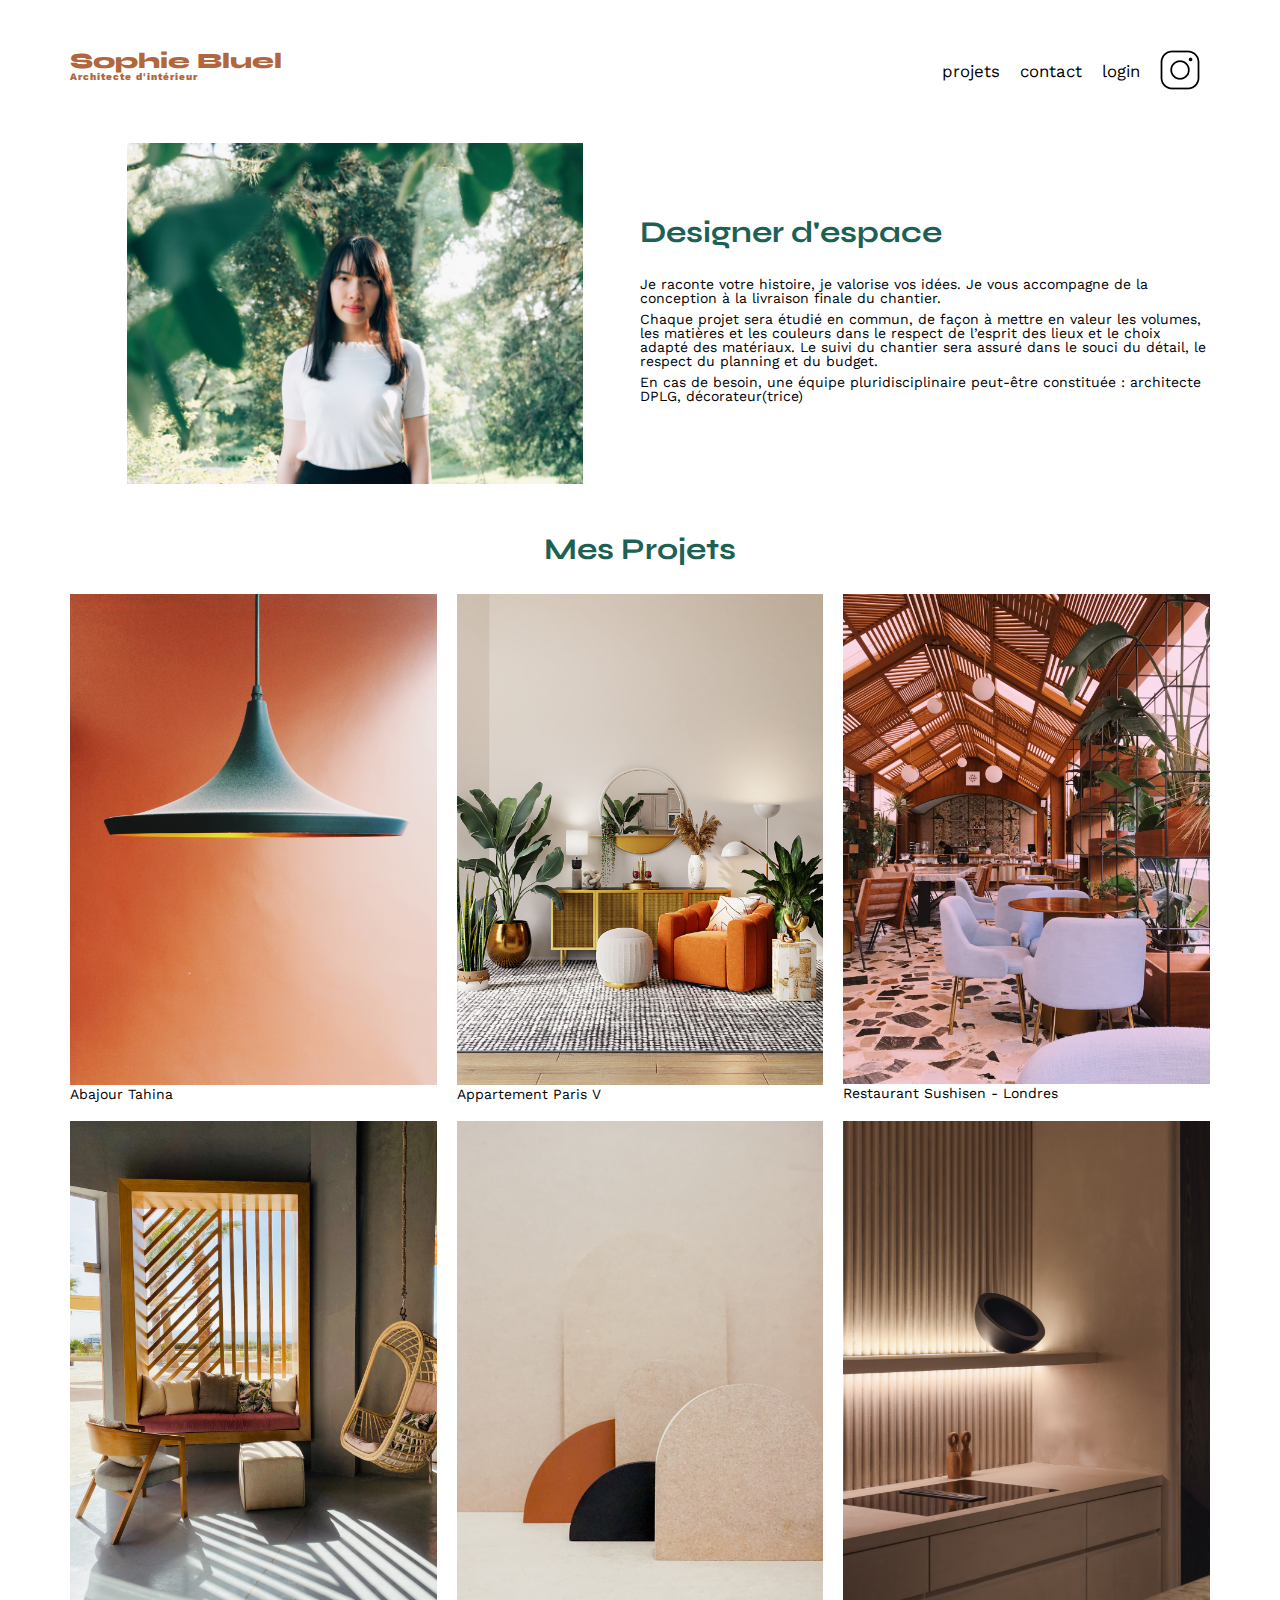
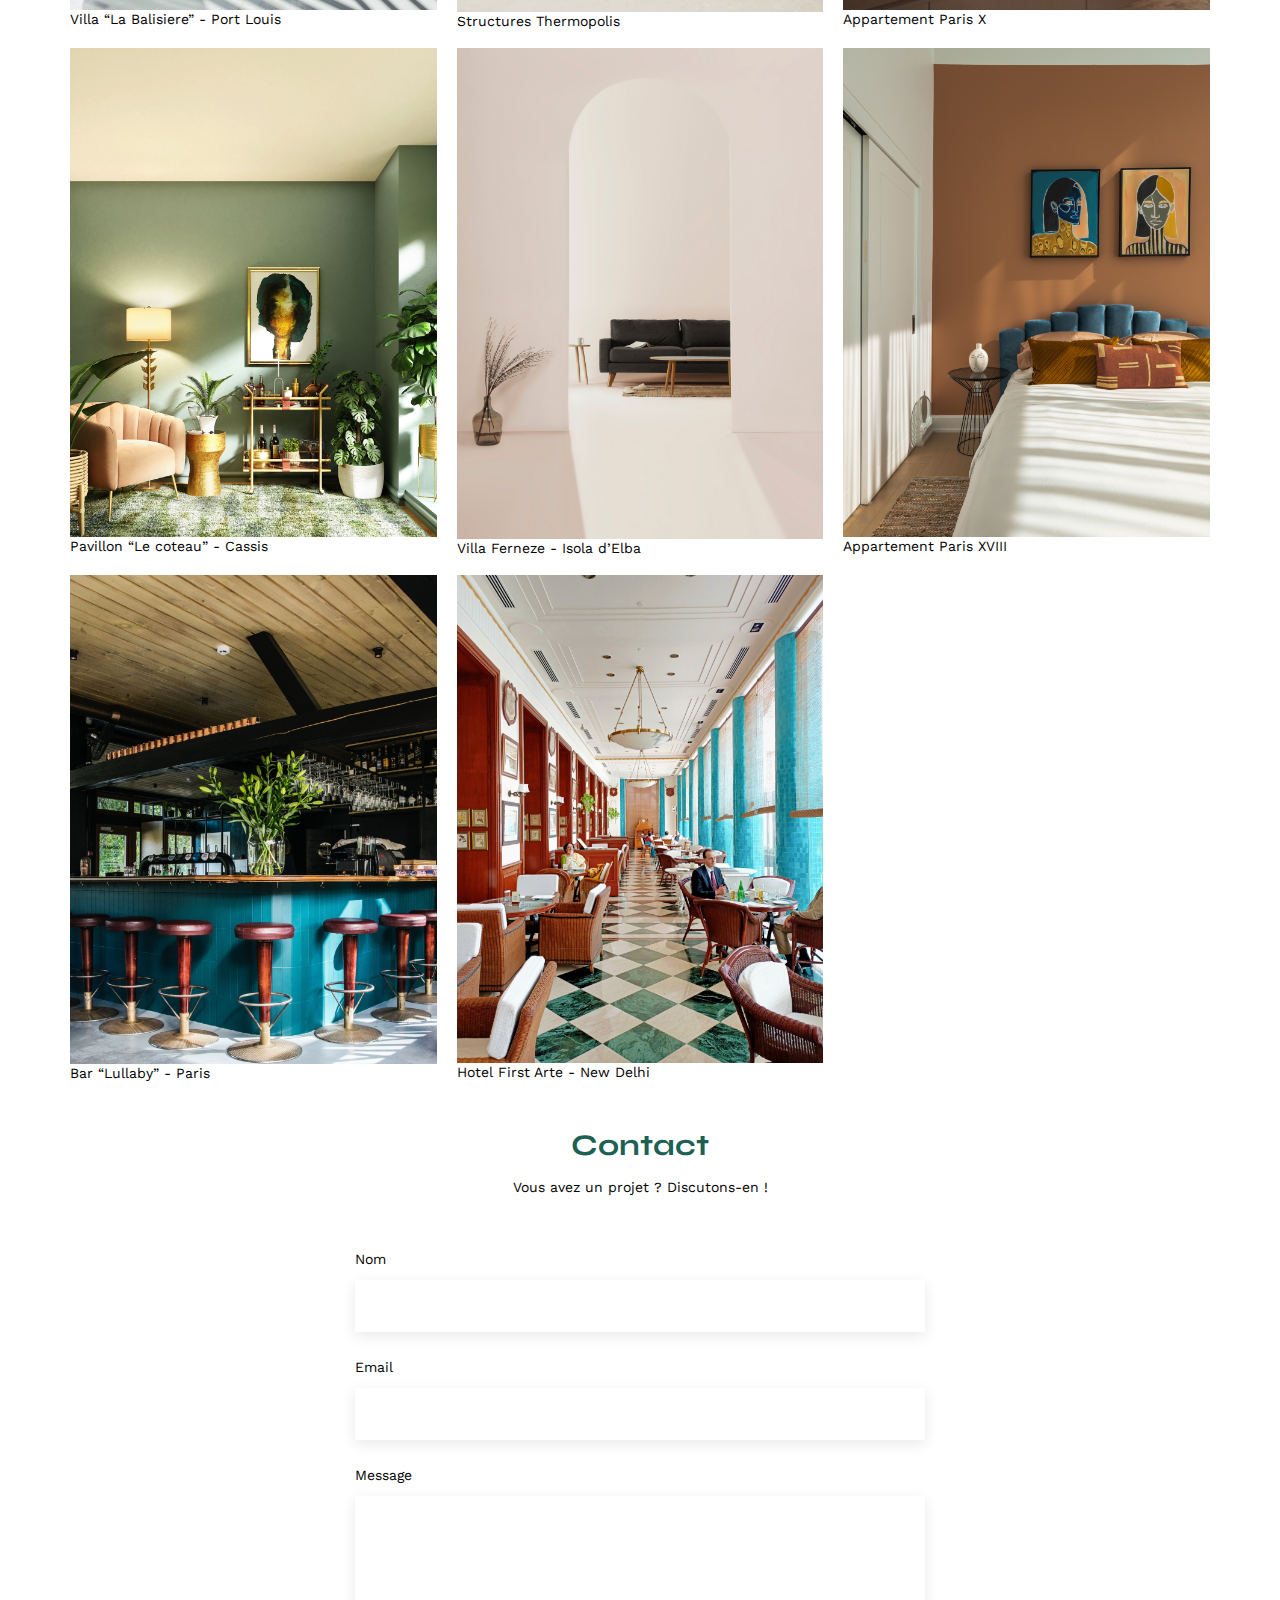
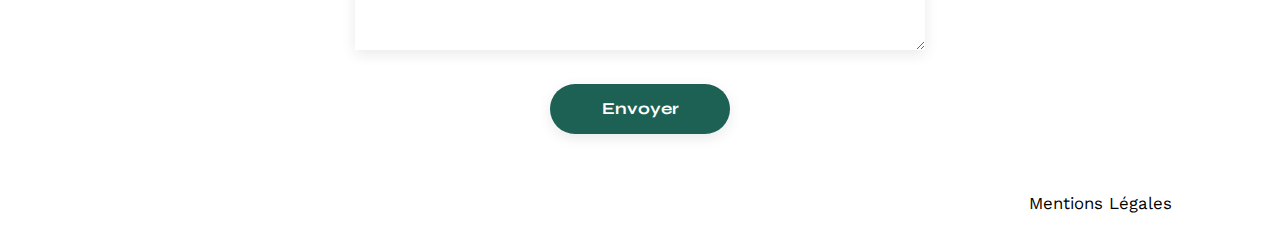
==== FrontEnd/index.html @ 802fd1aa "fetch" ====
<!DOCTYPE html>
<html lang="fr">
<head>
	<meta charset="UTF-8">
	<title>Sophie Bluel - Architecte d'intérieur</title>
	<meta name="viewport" content="width=device-width, initial-scale=1.0">
	<link rel="preconnect" href="https://fonts.googleapis.com">
	<link rel="preconnect" href="https://fonts.gstatic.com" crossorigin>
	<link href="https://fonts.googleapis.com/css2?family=Syne:wght@700;800&family=Work+Sans&display=swap" rel="stylesheet">
	<meta name="description" content="">
	<link rel="stylesheet" href="./assets/style.css">

</head>
<body>
<header>
	<h1>Sophie Bluel <span>Architecte d'intérieur</span></h1>
	<nav>
		<ul>
			<li>projets</li>
			<li>contact</li>
			<li>login</li>
			<li><img src="./assets/icons/instagram.png" alt="Instagram"></li>
		</ul>
	</nav>
</header>
<main>
	<section id="introduction">
		<figure>
			<img src="./assets/images/sophie-bluel.png" alt="">
		</figure>
		<article>
			<h2>Designer d'espace</h2>
			<p>Je raconte votre histoire, je valorise vos idées. Je vous accompagne de la conception à la livraison finale du chantier.</p>
			<p>Chaque projet sera étudié en commun, de façon à mettre en valeur les volumes, les matières et les couleurs dans le respect de l’esprit des lieux et le choix adapté des matériaux. Le suivi du chantier sera assuré dans le souci du détail, le respect du planning et du budget.</p>
			<p>En cas de besoin, une équipe pluridisciplinaire peut-être constituée : architecte DPLG, décorateur(trice)</p>
		</article>
	</section>
	<section id="portfolio">
		<h2>Mes Projets</h2>
		<div class="gallery">
			<figure>
				<img src="assets/images/abajour-tahina.png" alt="Abajour Tahina">
				<figcaption>Abajour Tahina</figcaption>
			</figure>
			<figure>
				<img src="assets/images/appartement-paris-v.png" alt="Appartement Paris V">
				<figcaption>Appartement Paris V</figcaption>
			</figure>
			<figure>
				<img src="assets/images/restaurant-sushisen-londres.png" alt="Restaurant Sushisen - Londres">
				<figcaption>Restaurant Sushisen - Londres</figcaption>
			</figure>
			<figure>
				<img src="assets/images/la-balisiere.png" alt="Villa “La Balisiere” - Port Louis">
				<figcaption>Villa “La Balisiere” - Port Louis</figcaption>
			</figure>
			<figure>
				<img src="assets/images/structures-thermopolis.png" alt="Structures Thermopolis">
				<figcaption>Structures Thermopolis</figcaption>
			</figure>
			<figure>
				<img src="assets/images/appartement-paris-x.png" alt="Appartement Paris X">
				<figcaption>Appartement Paris X</figcaption>
			</figure>
			<figure>
				<img src="assets/images/le-coteau-cassis.png" alt="Pavillon “Le coteau” - Cassis">
				<figcaption>Pavillon “Le coteau” - Cassis</figcaption>
			</figure>
			<figure>
				<img src="assets/images/villa-ferneze.png" alt="Villa Ferneze - Isola d’Elba">
				<figcaption>Villa Ferneze - Isola d’Elba</figcaption>
			</figure>
			<figure>
				<img src="assets/images/appartement-paris-xviii.png" alt="Appartement Paris XVIII">
				<figcaption>Appartement Paris XVIII</figcaption>
			</figure>
			<figure>
				<img src="assets/images/bar-lullaby-paris.png" alt="Bar “Lullaby” - Paris">
				<figcaption>Bar “Lullaby” - Paris</figcaption>
			</figure>
			<figure>
				<img src="assets/images/hotel-first-arte-new-delhi.png" alt="Hotel First Arte - New Delhi">
				<figcaption>Hotel First Arte - New Delhi</figcaption>
			</figure>
		</div>
	</section>
	<section id="contact">
		<h2>Contact</h2>
		<p>Vous avez un projet ? Discutons-en !</p>
		<form action="#" method="post">
			<label for="name">Nom</label>
			<input type="text" name="name" id="name">
			<label for="email">Email</label>
			<input type="email" name="email" id="email">
			<label for="message">Message</label>
			<textarea name="message" id="message" cols="30" rows="10"></textarea>
			<input type="submit" value="Envoyer">
		</form>
	</section>
</main>

<footer>
	<nav>
		<ul>
			<li>Mentions Légales</li>
		</ul>
	</nav>
</footer>
<script src="./assets/js/script.js"> </script>
</body>
</html>
---- FrontEnd/assets/style.css ----
/* http://meyerweb.com/eric/tools/css/reset/
   v2.0 | 20110126
   License: none (public domain)
*/

html, body, div, span, applet, object, iframe,
h1, h2, h3, h4, h5, h6, p, blockquote, pre,
a, abbr, acronym, address, big, cite, code,
del, dfn, em, img, ins, kbd, q, s, samp,
small, strike, strong, sub, sup, tt, var,
b, u, i, center,
dl, dt, dd, ol, ul, li,
fieldset, form, label, legend,
table, caption, tbody, tfoot, thead, tr, th, td,
article, aside, canvas, details, embed,
figure, figcaption, footer, header, hgroup,
menu, nav, output, ruby, section, summary,
time, mark, audio, video {
	margin: 0;
	padding: 0;
	border: 0;
	font-size: 100%;
	font: inherit;
	vertical-align: baseline;
}
/* HTML5 display-role reset for older browsers */
article, aside, details, figcaption, figure,
footer, header, hgroup, menu, nav, section {
	display: block;
}
body {
	line-height: 1;
}
ol, ul {
	list-style: none;
}
blockquote, q {
	quotes: none;
}
blockquote:before, blockquote:after,
q:before, q:after {
	content: '';
	content: none;
}
table {
	border-collapse: collapse;
	border-spacing: 0;
}
/** end reset css**/
body {
	max-width: 1140px;
	margin:auto;
	font-family: 'Work Sans' ;
	font-size: 14px;
}
header {
	display: flex;
	justify-content: space-between;
	margin: 50px 0
}
section {
	margin: 50px 0
}

h1{
	display: flex;
	flex-direction: column;
	font-family: 'Syne';
	font-size: 22px;
	font-weight: 800;
	color: #B1663C
}

h1 > span {
	font-family: 'Work Sans';
	font-size:10px;
	letter-spacing: 0.1em;
;
}

h2{
	font-family: 'Syne';
	font-weight: 700;
	font-size: 30px;
	color: #1D6154
}
nav ul {
	display: flex;
	align-items: center;
	list-style-type: none;

}
nav li {
	padding: 0 10px;
	font-size: 1.2em;
}

li:hover {
	color: #B1663C;
}
#introduction {
	display: flex;
	align-items: center;
}
#introduction figure {
	flex: 1
}
#introduction img {
	display: block;
	margin: auto;
	width: 80%;
}

#introduction article {
	flex: 1
}
#introduction h2 {
	margin-bottom: 1em;
}

#introduction p {
	margin-bottom: 0.5em;
}
#portfolio h2 {
	text-align: center;
	margin-bottom: 1em;
}
.gallery {
	width: 100%;
	display: grid;
	grid-template-columns: 1fr 1fr 1fr;
	grid-column-gap: 20px;
	grid-row-gap: 20px;
}

.gallery img {
	width: 100%;

}
#contact {
	width: 50%;
margin: auto;
}
#contact > * {
	text-align: center;

}
#contact h2{
	margin-bottom: 20px;
}
#contact form {
	text-align: left;
	margin-top:30px;
	display: flex;
	flex-direction: column;
}

#contact input {
	height: 50px;
	font-size: 1.2em;
	border: none;
	box-shadow: 0px 4px 14px rgba(0, 0, 0, 0.09);
}
#contact label {
	margin: 2em 0 1em 0;
}
#contact textarea {
	border: none;
	box-shadow: 0px 4px 14px rgba(0, 0, 0, 0.09);
}

input[type="submit"]{
	font-family: 'Syne';
	font-weight: 700;
	color: white;
	background-color: #1D6154;
	margin : 2em auto ;
	width: 180px;
	text-align: center;
	border-radius: 60px ;
}

footer nav ul {
	display: flex;
	justify-content: flex-end;
	margin: 2em
}
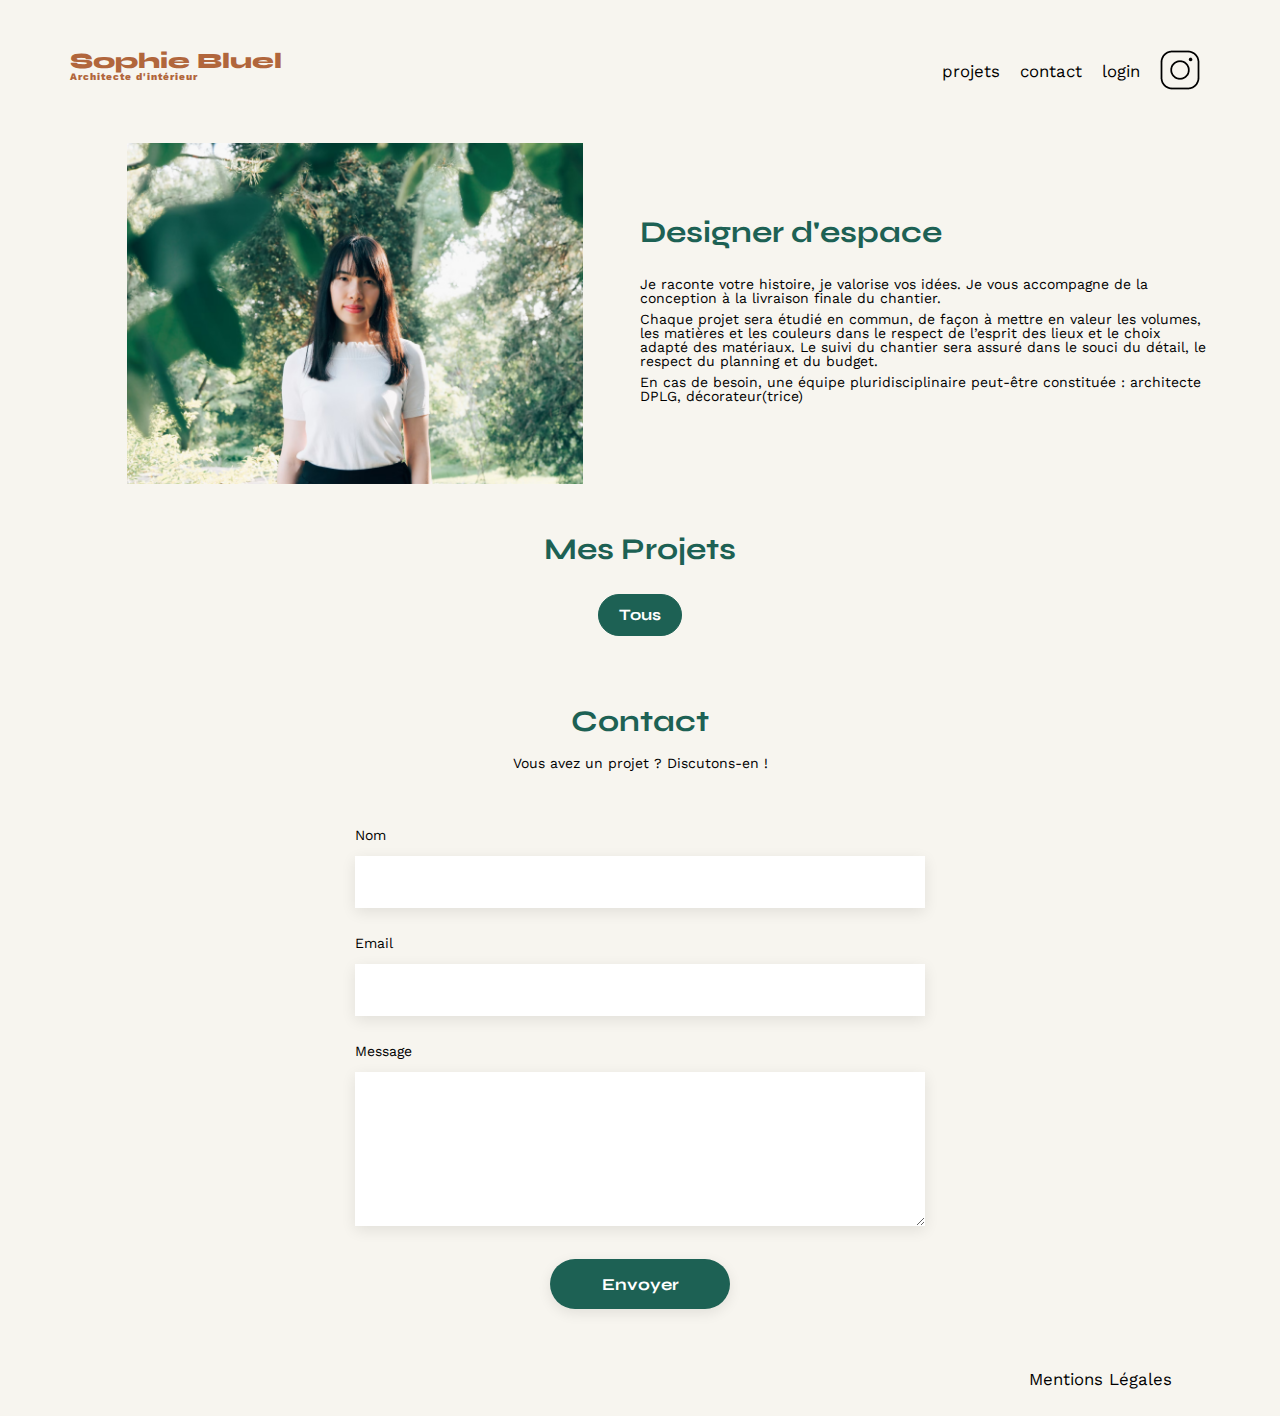
==== commit edc3af2a: "etape 2 et 3" ====
--- a/FrontEnd/index.html
+++ b/FrontEnd/index.html
@@ -18,7 +18,7 @@
 		<ul>
 			<li>projets</li>
 			<li>contact</li>
-			<li>login</li>
+			<li><a href="login.html">login</a></li>
 			<li><img src="./assets/icons/instagram.png" alt="Instagram"></li>
 		</ul>
 	</nav>
@@ -37,8 +37,14 @@
 	</section>
 	<section id="portfolio">
 		<h2>Mes Projets</h2>
+		<div id="filter-menu" class="filter-menu">
+		<!--	<button class="filter-button active">Tous</button>
+			<button class="filter-button">Objects</button>
+			<button class="filter-button">Appartements</button>
+			<button class="filter-button">Hotels & restaurants</button> -->
+		</div>
 		<div class="gallery">
-			<figure>
+			<!-- <figure>
 				<img src="assets/images/abajour-tahina.png" alt="Abajour Tahina">
 				<figcaption>Abajour Tahina</figcaption>
 			</figure>
@@ -81,7 +87,7 @@
 			<figure>
 				<img src="assets/images/hotel-first-arte-new-delhi.png" alt="Hotel First Arte - New Delhi">
 				<figcaption>Hotel First Arte - New Delhi</figcaption>
-			</figure>
+			</figure> -->
 		</div>
 	</section>
 	<section id="contact">
--- a/FrontEnd/assets/style.css
+++ b/FrontEnd/assets/style.css
@@ -30,6 +30,7 @@
 }
 body {
 	line-height: 1;
+	background-color: #F7F5EF; /* Arka plan rengi, tasarıma uygun şekilde ayarlandı */
 }
 ol, ul {
 	list-style: none;
@@ -88,6 +89,8 @@
 	display: flex;
 	align-items: center;
 	list-style-type: none;
+	padding: 0;
+    margin: 0;
 
 }
 nav li {
@@ -95,6 +98,24 @@
 	font-size: 1.2em;
 }
 
+nav a {
+    text-decoration: none; /* Alt çizgi kaldırıldı */
+    color: black; /* Varsayılan olarak siyah renkte */
+    font-weight: normal; /* Varsayılan olarak normal kalınlık */
+    transition: font-weight 0.3s; /* Geçiş efekti */
+}
+
+nav a:hover {
+    color: #B1663C; /* Üzerine gelindiğinde renk değişikliği */
+}
+
+nav a:active {
+    font-weight: bold; /* Tıklandığında kalın yap */
+}
+
+nav a:visited {
+    color: black; /* Ziyaret edilen link rengi siyah kalmalı */
+}
 li:hover {
 	color: #B1663C;
 }
@@ -125,6 +146,112 @@
 	text-align: center;
 	margin-bottom: 1em;
 }
+#login {
+    width: 100%;
+    max-width: 400px;
+    margin: 0 auto;
+    padding: 50px 0;
+    text-align: center; /* Tüm formu ortalamak için kullanılır */
+}
+
+#login h2 {
+    font-family: 'Syne', sans-serif;
+    font-size: 28px; /* Başlık boyutunu ayarlayın */
+    font-weight: 700;
+    color: #1D6154; /* Başlık rengi */
+    margin-bottom: 20px;
+    text-align: center; /* Başlığı ortala */
+}
+
+#login form {
+    display: flex;
+    flex-direction: column;
+    gap: 20px;
+    align-items: center; /* Form elemanlarını ortala */
+}
+
+#login label {
+    text-align: left;
+    font-size: 1em;
+    width: 100%; /* Label genişliğini form genişliğiyle hizala */
+    margin-bottom: 5px;
+    color: #333; /* Label rengi */
+    display: block;
+}
+
+#login input[type="email"],
+#login input[type="password"] {
+    width: 100%;
+    max-width: 300px; /* Maksimum genişlik */
+    height: 45px;
+    font-size: 1em;
+    border: 1px solid #ddd;
+    padding: 0 10px;
+    border-radius: 4px; /* Kenarları hafif yuvarlat */
+    margin-bottom: 10px;
+    box-shadow: 0 2px 4px rgba(0, 0, 0, 0.1); /* Hafif gölge efekti */
+}
+
+#login input[type="submit"] {
+    font-family: 'Syne', sans-serif;
+    font-weight: 700;
+    color: white;
+    background-color: #1D6154;
+    margin: 20px 0;
+    width: 100%;
+    max-width: 200px;
+    text-align: center;
+    padding: 10px 0;
+    border: none;
+    border-radius: 60px;
+    cursor: pointer; /* El işareti yap */
+    transition: background-color 0.3s; /* Hover durumları için geçiş efekti */
+    align-self: center; /* Butonu ortala */
+}
+
+#login input[type="submit"]:hover {
+    background-color: #14533E; /* Hover durumunda koyulaşan buton rengi */
+}
+
+#login a {
+    color: #1D6154;
+    font-size: 0.9em;
+    text-decoration: none;
+    margin-top: 15px;
+    align-self: center; /* Linki ortala */
+}
+
+#login a:hover {
+    text-decoration: underline; /* Hover durumunda alt çizgi ekle */
+}
+.filter-menu {
+    display: flex;
+    justify-content: center;
+    margin-bottom: 20px;
+}
+
+.filter-button {
+    background-color: #fff;
+    border: 1px solid #1D6154;
+    color: #1D6154;
+    border-radius: 60px;
+    padding: 10px 20px;
+    margin: 0 5px;
+    font-weight: 700;
+    font-size: 16px;
+	line-height: 19.2px;
+	font-family: 'Syne';
+}
+
+.filter-button:hover, .filter-button.active {
+    background-color: #1D6154;;
+    color: #fff;
+}
+
+.filter-button:focus {
+    outline: none;
+}
+
 .gallery {
 	width: 100%;
 	display: grid;
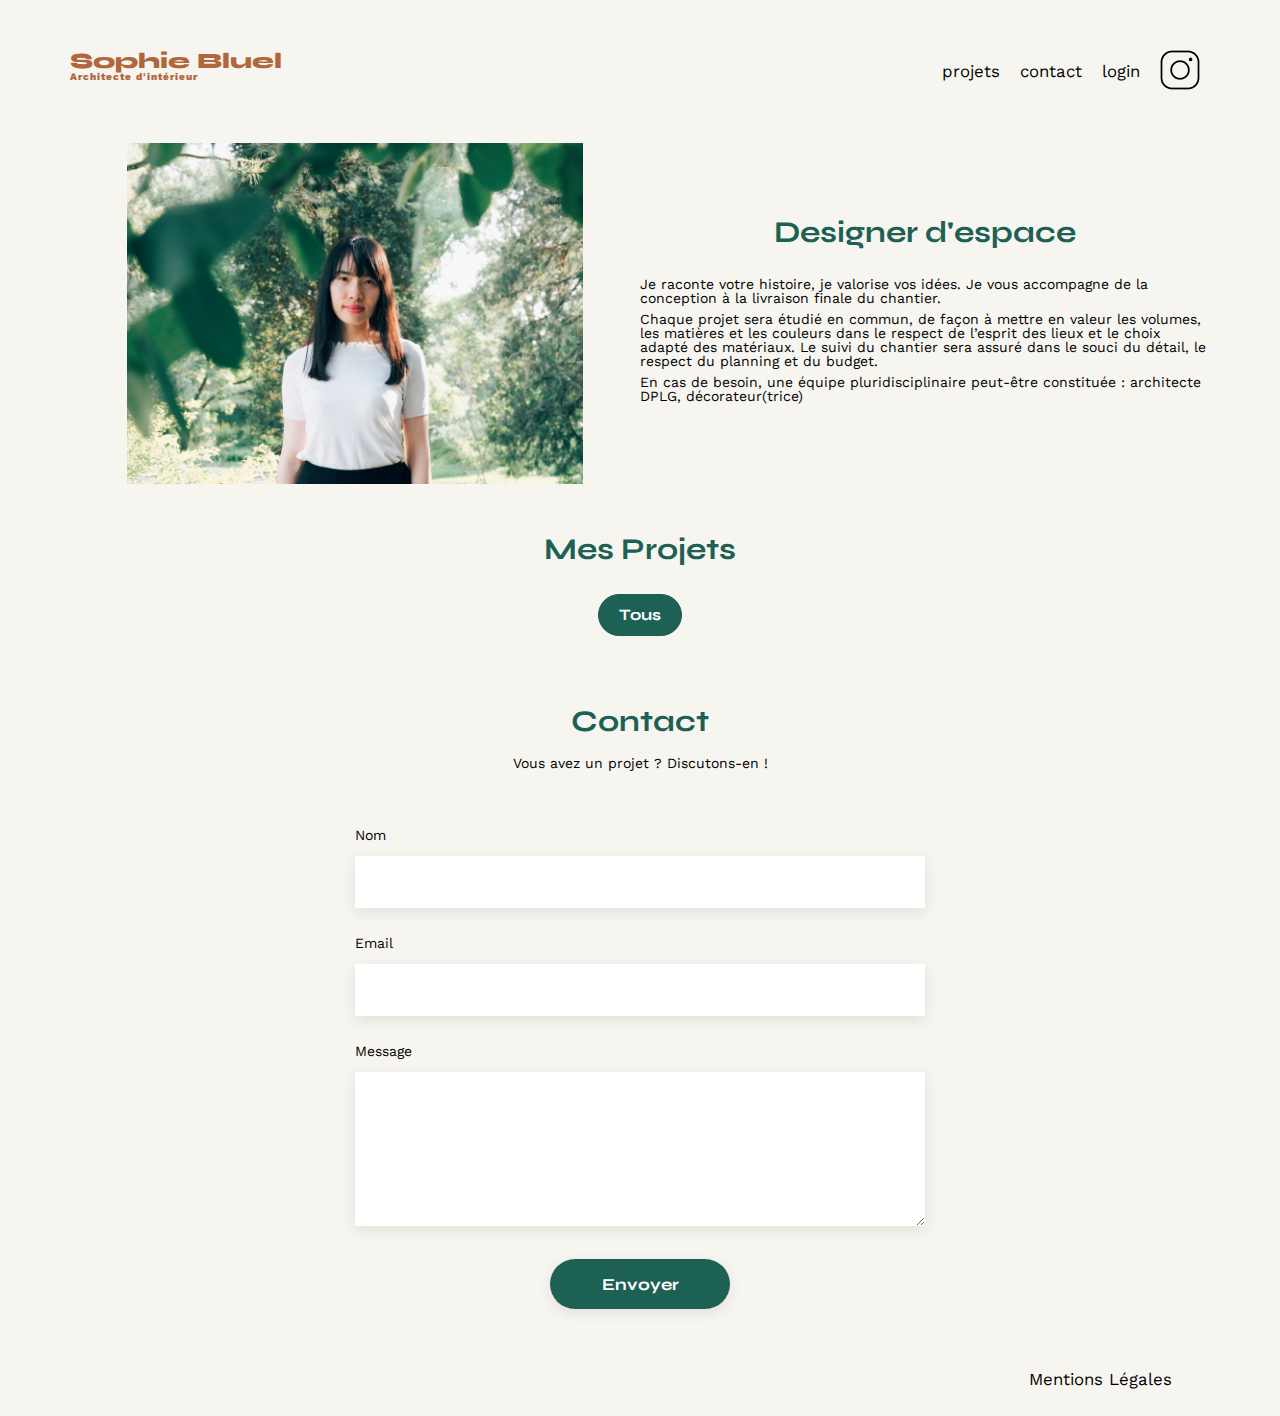
==== commit a2a0f84d: "last commit" ====
--- a/FrontEnd/index.html
+++ b/FrontEnd/index.html
@@ -9,7 +9,7 @@
 	<link href="https://fonts.googleapis.com/css2?family=Syne:wght@700;800&family=Work+Sans&display=swap" rel="stylesheet">
 	<meta name="description" content="">
 	<link rel="stylesheet" href="./assets/style.css">
-
+    <link rel="stylesheet" href="https://cdnjs.cloudflare.com/ajax/libs/font-awesome/6.0.0-beta3/css/all.min.css">
 </head>
 <body>
 <header>
@@ -18,12 +18,18 @@
 		<ul>
 			<li>projets</li>
 			<li>contact</li>
-			<li><a href="login.html">login</a></li>
+			<li><a id="loginBtn" href="login.html">login</a></li>
 			<li><img src="./assets/icons/instagram.png" alt="Instagram"></li>
 		</ul>
 	</nav>
 </header>
 <main>
+	<div id="edit-bar" style="display: none;">
+		<div class="black-bar">
+			<i class="fa-regular fa-pen-to-square"></i>
+			<p>Mode édition</p>
+		</div>
+	</div>	
 	<section id="introduction">
 		<figure>
 			<img src="./assets/images/sophie-bluel.png" alt="">
@@ -36,58 +42,17 @@
 		</article>
 	</section>
 	<section id="portfolio">
-		<h2>Mes Projets</h2>
+		<h2>Mes Projets
+			<button id="edit-projects-btn">
+				<i class="fa-regular fa-pen-to-square"></i>Modifier
+			</button>
+		</h2>
+		<button id="edit-projects-btn">
+			<i class="fa-regular fa-pen-to-square"></i>Modifier
+		</button>
 		<div id="filter-menu" class="filter-menu">
-		<!--	<button class="filter-button active">Tous</button>
-			<button class="filter-button">Objects</button>
-			<button class="filter-button">Appartements</button>
-			<button class="filter-button">Hotels & restaurants</button> -->
 		</div>
 		<div class="gallery">
-			<!-- <figure>
-				<img src="assets/images/abajour-tahina.png" alt="Abajour Tahina">
-				<figcaption>Abajour Tahina</figcaption>
-			</figure>
-			<figure>
-				<img src="assets/images/appartement-paris-v.png" alt="Appartement Paris V">
-				<figcaption>Appartement Paris V</figcaption>
-			</figure>
-			<figure>
-				<img src="assets/images/restaurant-sushisen-londres.png" alt="Restaurant Sushisen - Londres">
-				<figcaption>Restaurant Sushisen - Londres</figcaption>
-			</figure>
-			<figure>
-				<img src="assets/images/la-balisiere.png" alt="Villa “La Balisiere” - Port Louis">
-				<figcaption>Villa “La Balisiere” - Port Louis</figcaption>
-			</figure>
-			<figure>
-				<img src="assets/images/structures-thermopolis.png" alt="Structures Thermopolis">
-				<figcaption>Structures Thermopolis</figcaption>
-			</figure>
-			<figure>
-				<img src="assets/images/appartement-paris-x.png" alt="Appartement Paris X">
-				<figcaption>Appartement Paris X</figcaption>
-			</figure>
-			<figure>
-				<img src="assets/images/le-coteau-cassis.png" alt="Pavillon “Le coteau” - Cassis">
-				<figcaption>Pavillon “Le coteau” - Cassis</figcaption>
-			</figure>
-			<figure>
-				<img src="assets/images/villa-ferneze.png" alt="Villa Ferneze - Isola d’Elba">
-				<figcaption>Villa Ferneze - Isola d’Elba</figcaption>
-			</figure>
-			<figure>
-				<img src="assets/images/appartement-paris-xviii.png" alt="Appartement Paris XVIII">
-				<figcaption>Appartement Paris XVIII</figcaption>
-			</figure>
-			<figure>
-				<img src="assets/images/bar-lullaby-paris.png" alt="Bar “Lullaby” - Paris">
-				<figcaption>Bar “Lullaby” - Paris</figcaption>
-			</figure>
-			<figure>
-				<img src="assets/images/hotel-first-arte-new-delhi.png" alt="Hotel First Arte - New Delhi">
-				<figcaption>Hotel First Arte - New Delhi</figcaption>
-			</figure> -->
 		</div>
 	</section>
 	<section id="contact">
@@ -103,6 +68,46 @@
 			<input type="submit" value="Envoyer">
 		</form>
 	</section>
+<div id="modal-overlay" style="display: none;">
+	<dialog id="modal">
+		<h2 id="galerie-title">Galerie photo</h2>
+		<div id="modal-gallery-page" class="modal-gallery">
+			<!-- Les photos copiées de la page d'accueil seront ici -->
+		</div>
+		<button id="ajouter-photo-btn" class="ajouter-photo-btn">
+			Ajouter une photo
+		</button>
+		<!-- Deuxième page pour le formulaire d'ajout de photo -->
+        <div id="ajout-photo-page" class="ajout-photo-page" style="display: none;">
+			<button id="back-btn" class="back-btn">
+				<i class="fa-solid fa-arrow-left"></i>
+			</button>
+			<div class="ajout-modal">
+				<h2 id="ajout-photo">Ajout photo</h2>
+				<form id="ajout-photo-form" enctype='multipart/form-data'>
+					<i class="fa-regular fa-image fa-2xl"></i>
+					<button id="file-upload-button" type="button"> + Ajouter photo
+						<input id="input-file" type='file' accept='image/*' style="display: none;">
+					</button>
+					<p id="type-of-file">jpg, png : 4mo max</p>
+				 	<img id='output'>
+				</form>
+				<label for="titre">Titre</label>
+				<input type="text" id="titre" name="titre">
+				
+				<label for="categorie">Catégorie</label>
+				<select id="categorie" name="categorie">
+				<!-- Les catégories seront récupérées via l'API -->
+				</select>
+				<button type="submit" id="valider-btn" disabled>Valider</button>
+			</div>			
+		</div>
+		<button class="close">
+			<i class="fa-solid fa-times"></i>
+		</button>
+	</dialog>
+</div>
+	
 </main>
 
 <footer>
@@ -113,5 +118,8 @@
 	</nav>
 </footer>
 <script src="./assets/js/script.js"> </script>
+<script src="./assets/js/modal.js"></script>
+<script src="./assets/js/delete.js"></script>
+<script src="./assets/js/upload.js"></script>
 </body>
 </html>
--- a/FrontEnd/assets/style.css
+++ b/FrontEnd/assets/style.css
@@ -30,7 +30,11 @@
 }
 body {
 	line-height: 1;
-	background-color: #F7F5EF; /* Arka plan rengi, tasarıma uygun şekilde ayarlandı */
+	background-color: #F7F5EF; 
+	max-width: 1140px;
+	margin:auto;
+	font-family: 'Work Sans' ;
+	font-size: 14px;
 }
 ol, ul {
 	list-style: none;
@@ -48,12 +52,6 @@
 	border-spacing: 0;
 }
 /** end reset css**/
-body {
-	max-width: 1140px;
-	margin:auto;
-	font-family: 'Work Sans' ;
-	font-size: 14px;
-}
 header {
 	display: flex;
 	justify-content: space-between;
@@ -83,7 +81,9 @@
 	font-family: 'Syne';
 	font-weight: 700;
 	font-size: 30px;
-	color: #1D6154
+	color: #1D6154;
+	display: flex;
+	justify-content: center;
 }
 nav ul {
 	display: flex;
@@ -99,22 +99,22 @@
 }
 
 nav a {
-    text-decoration: none; /* Alt çizgi kaldırıldı */
-    color: black; /* Varsayılan olarak siyah renkte */
-    font-weight: normal; /* Varsayılan olarak normal kalınlık */
-    transition: font-weight 0.3s; /* Geçiş efekti */
+    text-decoration: none;
+    color: black;
+    font-weight: normal; 
+    transition: font-weight 0.3s;
 }
 
 nav a:hover {
-    color: #B1663C; /* Üzerine gelindiğinde renk değişikliği */
+    color: #B1663C;
 }
 
 nav a:active {
-    font-weight: bold; /* Tıklandığında kalın yap */
+    font-weight: bold; 
 }
 
 nav a:visited {
-    color: black; /* Ziyaret edilen link rengi siyah kalmalı */
+    color: black;
 }
 li:hover {
 	color: #B1663C;
@@ -151,45 +151,44 @@
     max-width: 400px;
     margin: 0 auto;
     padding: 50px 0;
-    text-align: center; /* Tüm formu ortalamak için kullanılır */
+    text-align: center; 
 }
 
 #login h2 {
     font-family: 'Syne', sans-serif;
-    font-size: 28px; /* Başlık boyutunu ayarlayın */
+    font-size: 28px; 
     font-weight: 700;
-    color: #1D6154; /* Başlık rengi */
+    color: #1D6154; 
     margin-bottom: 20px;
-    text-align: center; /* Başlığı ortala */
+    text-align: center;
 }
 
 #login form {
     display: flex;
     flex-direction: column;
     gap: 20px;
-    align-items: center; /* Form elemanlarını ortala */
+    align-items: center;
 }
 
 #login label {
     text-align: left;
     font-size: 1em;
-    width: 100%; /* Label genişliğini form genişliğiyle hizala */
+    width: 100%; 
     margin-bottom: 5px;
-    color: #333; /* Label rengi */
+    color: #333; 
     display: block;
 }
 
 #login input[type="email"],
 #login input[type="password"] {
     width: 100%;
-    max-width: 300px; /* Maksimum genişlik */
     height: 45px;
     font-size: 1em;
     border: 1px solid #ddd;
     padding: 0 10px;
-    border-radius: 4px; /* Kenarları hafif yuvarlat */
+    border-radius: 4px; 
     margin-bottom: 10px;
-    box-shadow: 0 2px 4px rgba(0, 0, 0, 0.1); /* Hafif gölge efekti */
+    box-shadow: 0 2px 4px rgba(0, 0, 0, 0.1);
 }
 
 #login input[type="submit"] {
@@ -204,13 +203,13 @@
     padding: 10px 0;
     border: none;
     border-radius: 60px;
-    cursor: pointer; /* El işareti yap */
-    transition: background-color 0.3s; /* Hover durumları için geçiş efekti */
-    align-self: center; /* Butonu ortala */
+    cursor: pointer; 
+    transition: background-color 0.3s;
+    align-self: center;
 }
 
 #login input[type="submit"]:hover {
-    background-color: #14533E; /* Hover durumunda koyulaşan buton rengi */
+    background-color: #14533E;
 }
 
 #login a {
@@ -218,11 +217,11 @@
     font-size: 0.9em;
     text-decoration: none;
     margin-top: 15px;
-    align-self: center; /* Linki ortala */
+    align-self: center; 
 }
 
 #login a:hover {
-    text-decoration: underline; /* Hover durumunda alt çizgi ekle */
+    text-decoration: underline;
 }
 .filter-menu {
     display: flex;
@@ -313,3 +312,335 @@
 	margin: 2em
 }
 
+#gallery-modal {
+    display: none;
+    position: fixed;
+    z-index: 1000;
+    left: 0;
+    top: 0;
+    width: 100%;
+    height: 100%;
+    background-color: rgba(0, 0, 0, 0.5);
+    display: flex;
+    justify-content: center;
+    align-items: center;
+}
+
+.gallery-modal-content {
+    background-color: white;
+    padding: 20px;
+    border-radius: 8px;
+    width: 90%;
+    max-width: 600px;
+    max-height: 80vh;
+    overflow-y: auto;
+    box-shadow: 0 4px 8px rgba(0, 0, 0, 0.2);
+    position: relative;
+}
+
+.gallery {
+    display: flex;
+    flex-wrap: wrap;
+    gap: 10px;
+    justify-content: center;
+}
+
+.gallery figure {
+    margin: 10px;
+    padding: 10px;
+    border-radius: 4px;
+    text-align: left;
+    width: 305px; 
+}
+
+.gallery img {
+    max-width: 100%;
+    height: auto;
+    border-radius: 4px;
+}
+
+.gallery figcaption {
+    margin-top: 10px;
+    font-weight: bold;
+}
+
+.gallery-page, .add-photo-page {
+    display: none; 
+}
+
+.gallery-page.active, .add-photo-page.active {
+    display: block; 
+} 
+
+#edit-projects-btn {
+    display: none;
+	border: 0;
+    background-color: #F7F5EF;
+	padding-left: 40px;
+}
+
+.black-bar {
+    position: fixed;
+    top: 0;
+    left: 0;
+    width: 100%;
+    background-color: black;
+    color: white;
+    text-align: center;
+    padding: 10px 0;
+    z-index: 1000;
+    font-family: 'Syne', sans-serif;
+    font-weight: bold;
+	display: ruby;
+}
+
+.black-bar p {
+    margin: 0;
+    font-size: 16px;
+}
+
+
+dialog {
+    display: block; 
+    width: 90%;
+    max-width: 600px;
+    padding: 20px;
+    border: none;
+    background-color: white;
+    border-radius: 8px;
+    box-shadow: 0 4px 8px rgba(0, 0, 0, 0.2);
+}
+
+dialog::backdrop {
+    background-color: rgba(0, 0, 0, 0.5); 
+}
+
+.modal-gallery {
+    display: flex;
+    flex-wrap: wrap;
+    gap: 10px;
+    justify-content: flex-start;
+	padding-top: 10px;
+	padding-left: 40px;
+    padding-top: 27px;
+}
+
+.modal-gallery figure {
+    width: 80px; 
+    text-align: center;
+}
+
+.modal-gallery img {
+    max-width: 100%;
+    height: 107px;
+    border-radius: 4px;
+}
+
+button.close {
+    background: none;
+    border: none;
+    font-size: 20px;
+    position: absolute;
+    top: 21px;
+    right: 26px;
+    cursor: pointer;
+}
+
+.ajout-photo-page {
+    display: none;
+	height: 576px;
+    width: 557px;
+}
+
+.back-btn {
+    background: none;
+    border: none;
+    font-size: 19px;
+    color: black;
+    cursor: pointer;
+}
+
+.custom-file-upload {
+    display: inline-flex; 
+    align-items: center; 
+    justify-content: center; 
+    font-size: 16px; 
+}
+
+#valider-btn {
+    background-color: #1D6154;
+    color: white;
+    padding: 10px;
+    border: none;
+    cursor: pointer;
+    border-radius: 60px;
+    width: 237px;
+    text-align: center;
+    position: relative;
+    margin-top: 15px;
+}
+
+#valider-btn:disabled {
+        background-color: #A7A7A7;
+        color: linen;
+}
+
+#valider-btn::before{
+    content: '';
+    position: absolute;
+    top: -30px;
+    left: -96px;
+    right: -92px;
+    height: 2px;
+    background-color: #B3B3B3;
+}
+
+#modal {
+    max-height: 80vh;
+    padding: 20px;
+    background-color: white;
+    border-radius: 10px;
+    position: relative;
+	display: flex;
+    flex-flow: column;
+    align-items: center;
+    justify-content: center;
+	width: 565px;
+    height: 581px
+}
+
+.ajouter-photo-btn {
+    background-color:  #1D6154;
+    color: white;
+    border: none;
+    padding: 10px 20px;
+    cursor: pointer;
+    border-radius: 60px;
+    margin-top: 20px;
+    width: 237px;
+    text-align: center;
+	position: relative; 
+}
+
+.ajouter-photo-btn::before {
+    content: '';
+    position: absolute;
+    top: -18px; 
+    left: -103px; 
+    right: 0; 
+    height: 2px; 
+    background-color: #B3B3B3;
+    width: 436px;
+}
+
+.logged-in .filter-menu button {
+    visibility: hidden; 
+    height: 0; 
+    padding: 0;
+    border: none;
+}
+
+.modal-gallery figure figcaption {
+    display: none;
+}
+
+#galerie-title {
+	color: #000000;
+	font-family: Work Sans;
+	font-weight: 400;
+	font-size: 26px;
+	line-height: 31px;
+}
+
+#ajout-photo{
+	color: #000000;
+	font-family: Work Sans;
+	font-weight: 400;
+	font-size: 26px;
+	line-height: 31px;
+	margin-bottom: 20px;
+}
+
+.delete-icon {
+    position: relative; 
+    top: -105px; 
+    right: -52px; 
+    background: none; 
+    border: none;
+    cursor: pointer; 
+    font-size: 13px; 
+    display: block; 
+	color: white;
+}
+
+.delete-container{
+	background-color: #000000;
+	padding: 5px;
+}
+
+#ajout-photo-form {
+    border-radius: 3px; 
+    background-color: #E8F1F6; 
+    text-align: center; 
+	display: flex;
+    flex-direction: column;
+	align-items: center;
+	width: 420px;
+    height: 211px;
+    justify-content: space-around;
+    margin-bottom: 20px;
+}
+
+#file-upload-button {
+    background-color: #E9E9E9; 
+    border: none; 
+    border-radius: 50px;
+    cursor: pointer;
+    margin-bottom: -15px;
+	width: 173px;
+    height: 36px;
+    color: #306685;
+    font-size: 14px;
+}
+
+#type-of-file{
+    font-size: 10px;
+}
+
+.ajout-modal{
+	display: flex;
+	flex-direction: column;
+	align-items: center;
+}
+
+.fa-regular.fa-image.fa-2xl{
+	color: #b9c2cc;
+	margin-top: 40px;
+    font-size: 76px;
+}
+#categorie{
+    width: 420px;
+    margin-bottom: 50px;
+    margin-top: 20px;
+    box-shadow: 0px 4px 14px 0px #00000017;
+    height: 38px;
+    border: none;
+}
+
+#titre{
+    width: 420px;
+    margin-bottom: 20px;
+    margin-top: 20px;
+    box-shadow: 0px 4px 14px 0px #00000017;
+    height: 38px;
+    border: none;
+}
+
+#output {
+    max-width: 100%;
+    max-height: 33%;
+    display: block;
+    border: 1px solid #ccc;
+    position: absolute;
+    z-index: 100; 
+}